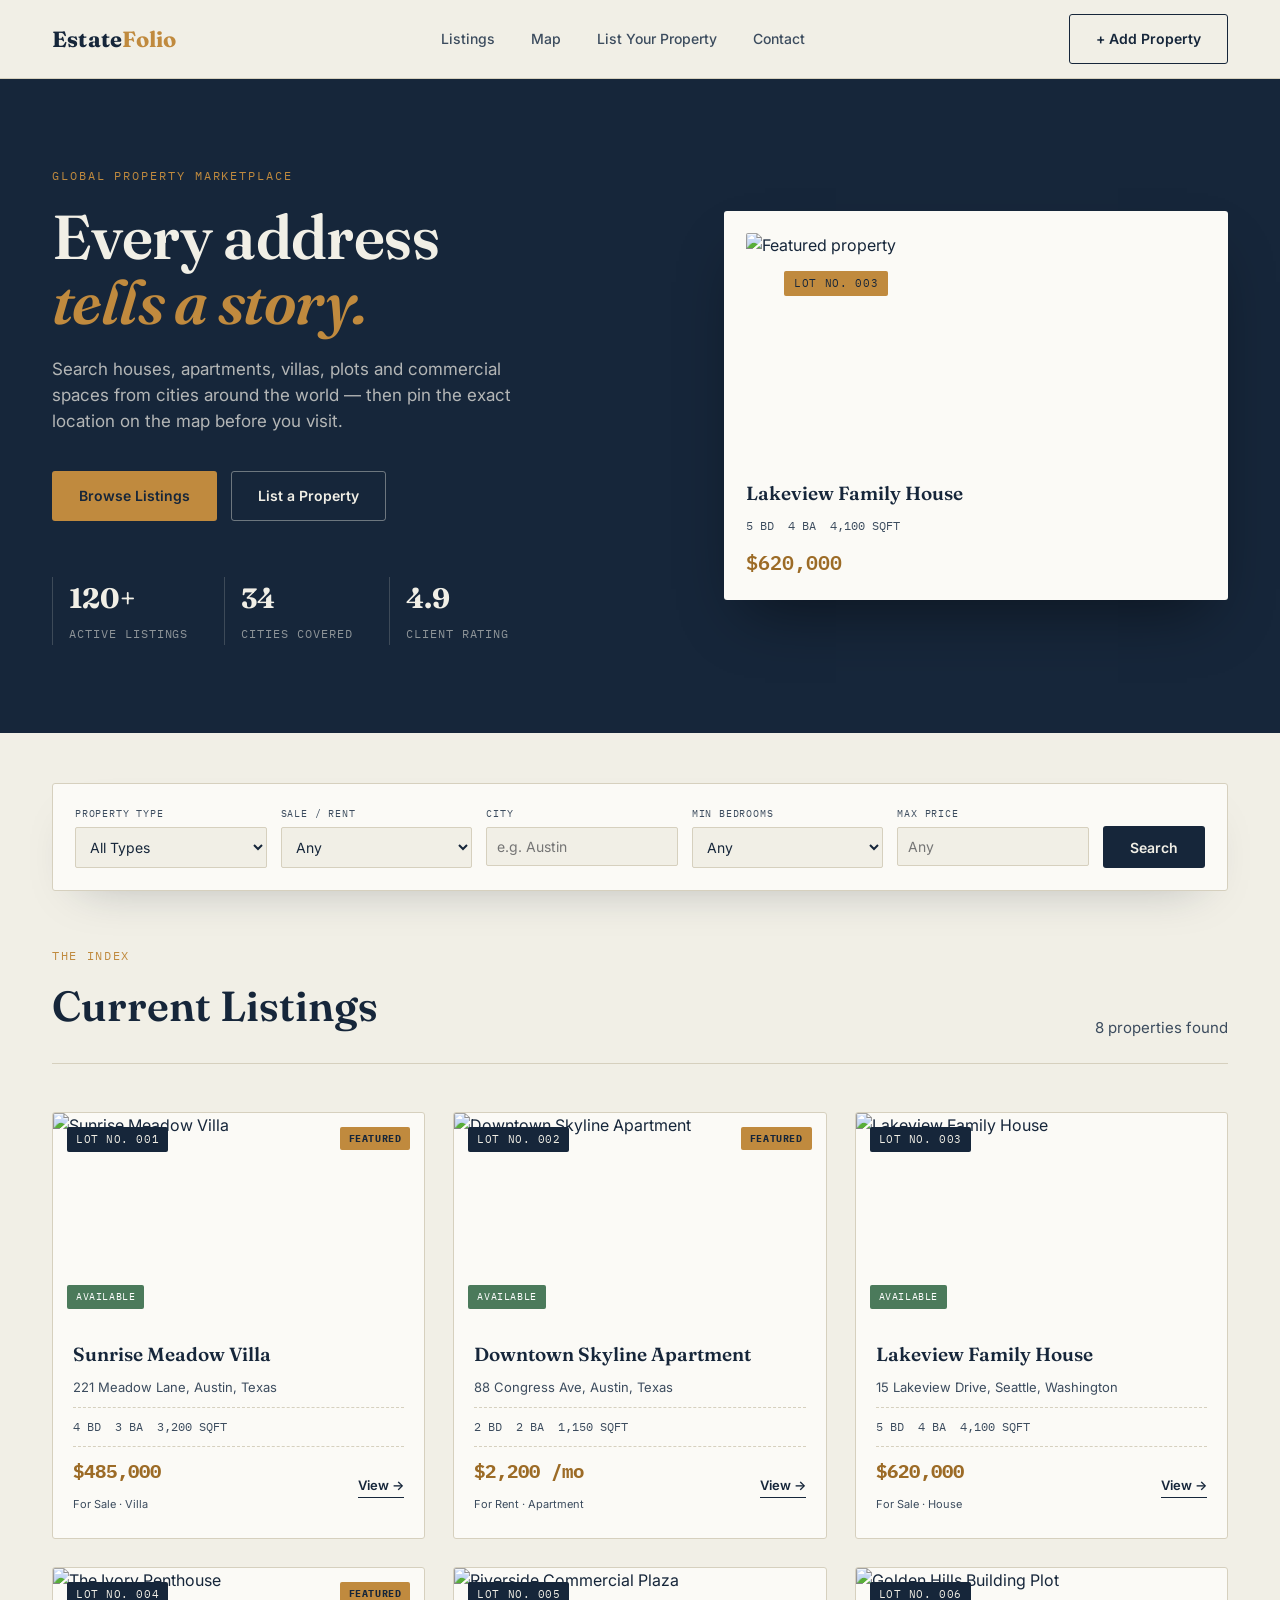
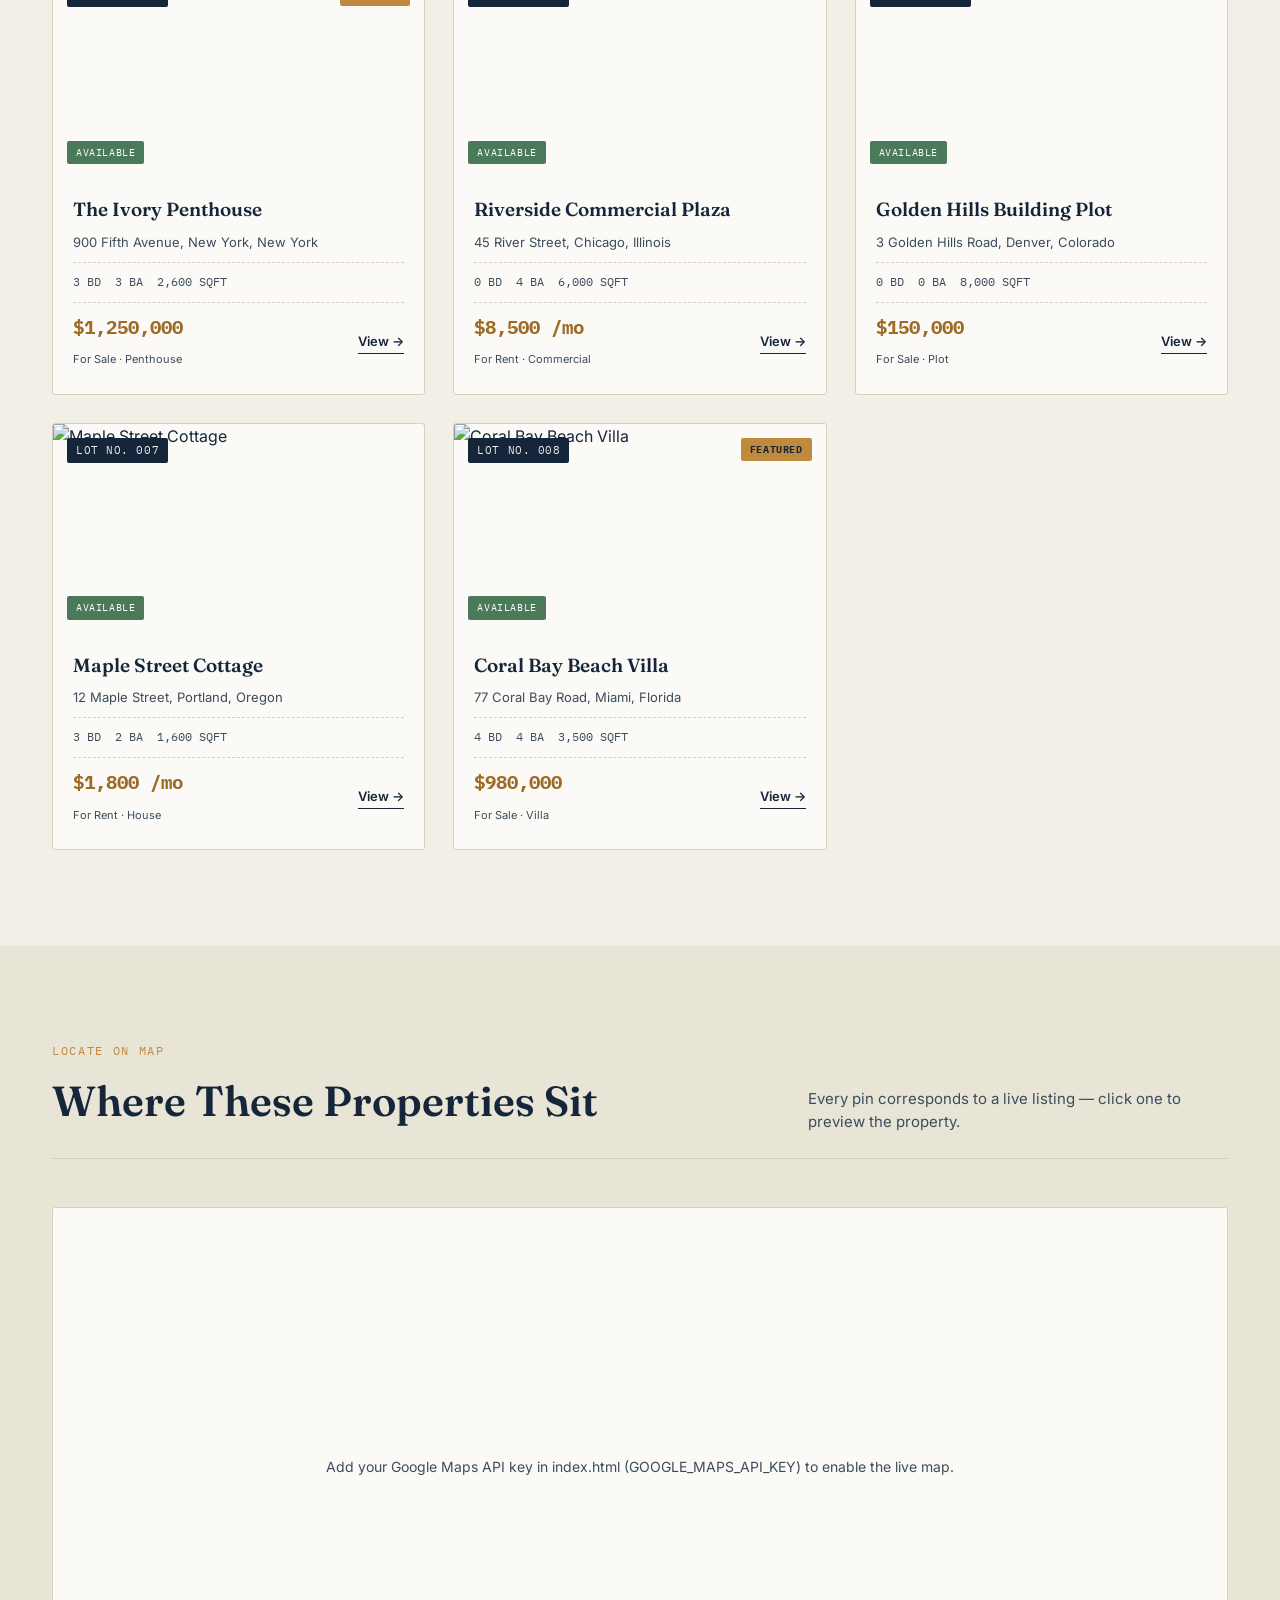
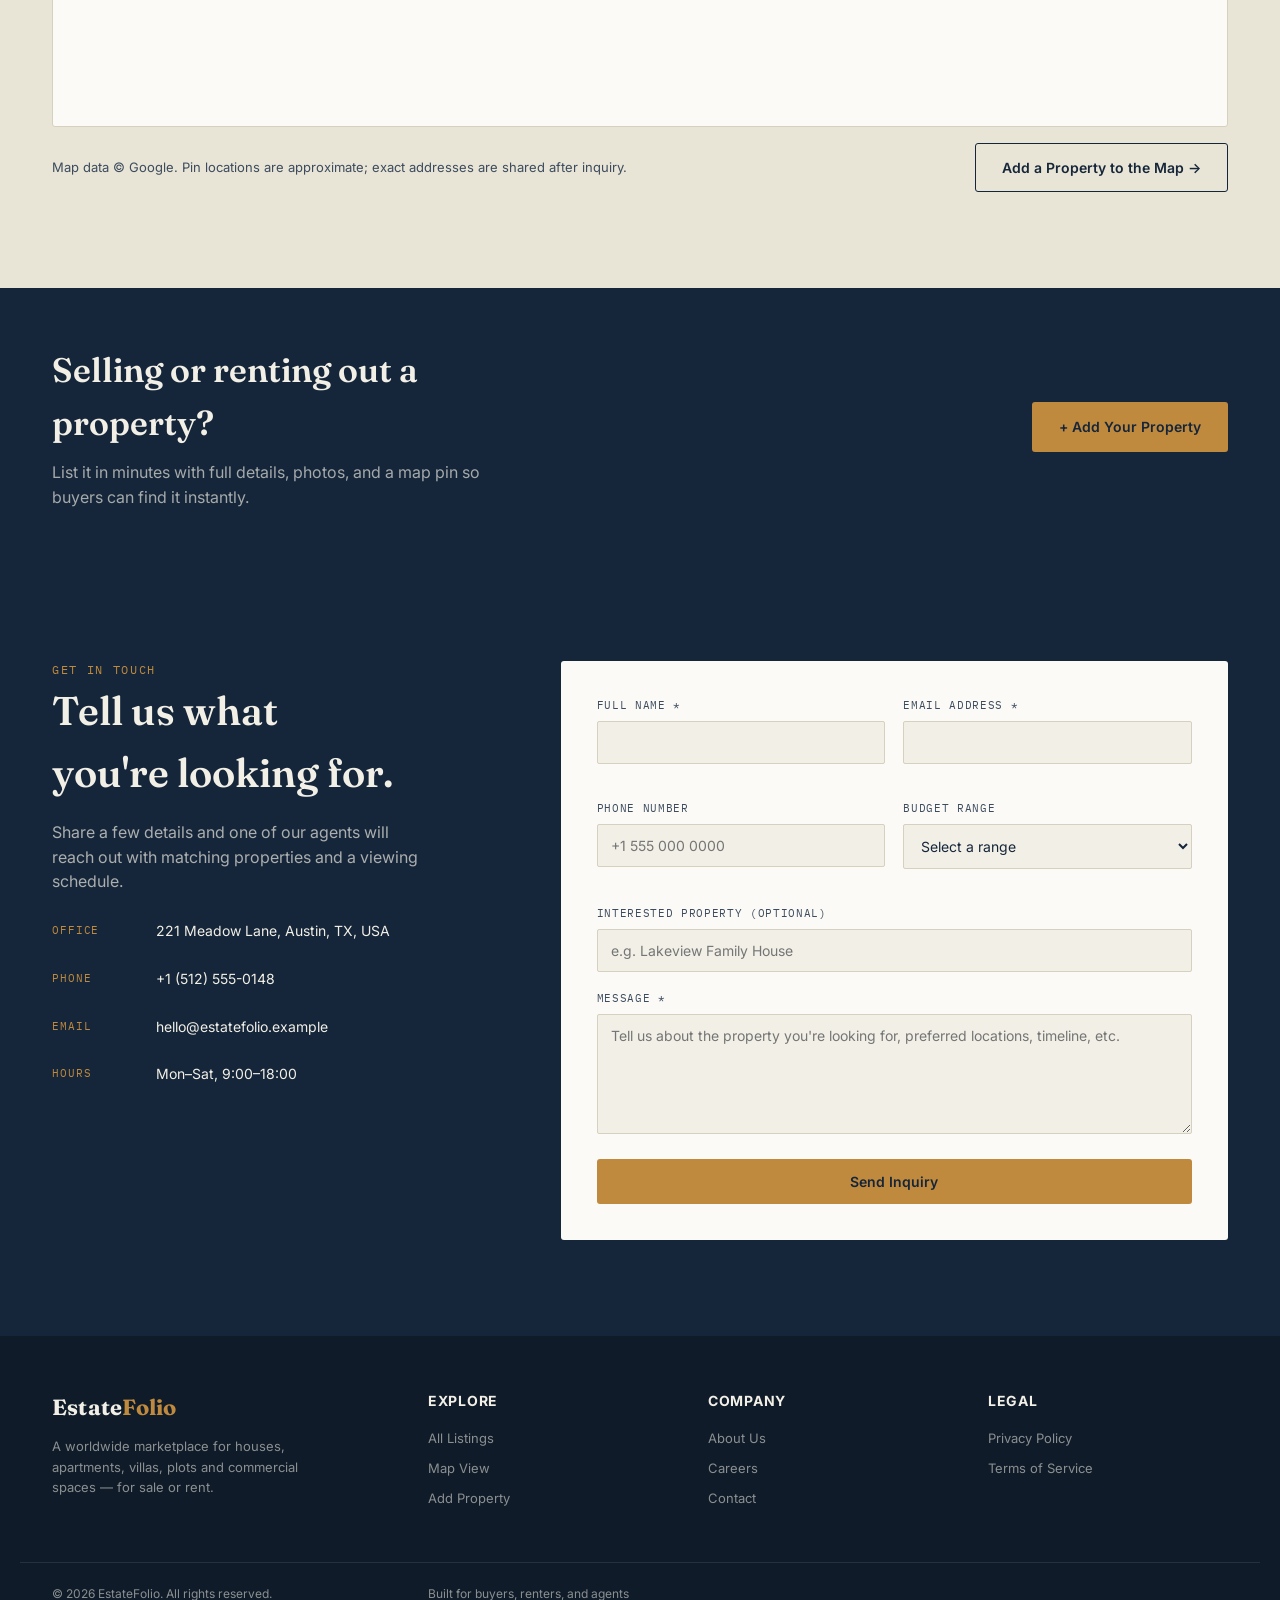
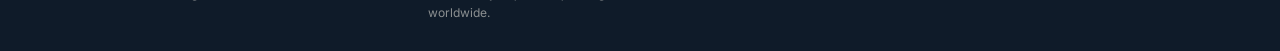
==== index.html @ 94b36a67 "Add project files" ====
<!DOCTYPE html>
<html lang="en">
<head>
<meta charset="UTF-8">
<meta name="viewport" content="width=device-width, initial-scale=1.0">
<title>EstateFolio — Find Your Next Address</title>
<meta name="description" content="Browse houses, apartments, villas and commercial properties for sale and rent worldwide.">
<link rel="preconnect" href="https://fonts.googleapis.com">
<link href="https://fonts.googleapis.com/css2?family=Fraunces:ital,wght@0,500;0,600;0,700;1,500&family=Inter:wght@400;500;600;700&family=IBM+Plex+Mono:wght@400;500;600&display=swap" rel="stylesheet">
<link rel="stylesheet" href="style.css">
</head>
<body>

<!-- =========================================================
     NAVIGATION
======================================================== -->
<header class="nav">
  <div class="wrap">
    <a href="#" class="logo">Estate<span>Folio</span></a>
    <nav class="nav-links">
      <a href="#listings">Listings</a>
      <a href="#map">Map</a>
      <a href="add-property.html">List Your Property</a>
      <a href="#contact">Contact</a>
    </nav>
    <div class="nav-cta">
      <a href="add-property.html" class="btn btn-ghost">+ Add Property</a>
    </div>
    <button class="nav-toggle" aria-label="Menu">☰</button>
  </div>
</header>

<!-- =========================================================
     HERO
======================================================== -->
<section class="hero">
  <div class="wrap">
    <div class="hero-copy">
      <div class="hero-eyebrow">Global Property Marketplace</div>
      <h1>Every address<br><em>tells a story.</em></h1>
      <p class="sub">Search houses, apartments, villas, plots and commercial spaces from cities around the world — then pin the exact location on the map before you visit.</p>
      <div class="hero-actions">
        <a href="#listings" class="btn btn-brass">Browse Listings</a>
        <a href="add-property.html" class="btn btn-ghost" style="border-color:rgba(241,239,230,0.4); color:#F1EFE6;">List a Property</a>
      </div>
      <div class="hero-stats">
        <div><strong id="stat-count">120+</strong><span>Active Listings</span></div>
        <div><strong>34</strong><span>Cities Covered</span></div>
        <div><strong>4.9</strong><span>Client Rating</span></div>
      </div>
    </div>
    <div class="hero-card">
      <div style="position:relative;">
        <img src="https://images.unsplash.com/photo-1600585154340-be6161a56a0c?w=900" alt="Featured property">
        <span class="lot-tag">LOT NO. 003</span>
      </div>
      <div class="hero-card-body">
        <h4>Lakeview Family House</h4>
        <div class="meta"><span>5 BD</span><span>4 BA</span><span>4,100 SQFT</span></div>
        <div class="price">$620,000</div>
      </div>
    </div>
  </div>
</section>

<!-- =========================================================
     FILTER BAR + LISTINGS
======================================================== "listings" -->
<main>
  <section class="section" id="listings">
    <div class="wrap">

      <form class="filter-bar" id="filter-form">
        <div>
          <label for="f-type">Property Type</label>
          <select id="f-type" name="type">
            <option value="">All Types</option>
            <option>House</option>
            <option>Apartment</option>
            <option>Villa</option>
            <option>Plot</option>
            <option>Commercial</option>
            <option>Penthouse</option>
          </select>
        </div>
        <div>
          <label for="f-listing">Sale / Rent</label>
          <select id="f-listing" name="listing">
            <option value="">Any</option>
            <option>Sale</option>
            <option>Rent</option>
          </select>
        </div>
        <div>
          <label for="f-city">City</label>
          <input type="text" id="f-city" name="city" placeholder="e.g. Austin">
        </div>
        <div>
          <label for="f-beds">Min Bedrooms</label>
          <select id="f-beds" name="bedrooms">
            <option value="">Any</option>
            <option value="1">1+</option>
            <option value="2">2+</option>
            <option value="3">3+</option>
            <option value="4">4+</option>
            <option value="5">5+</option>
          </select>
        </div>
        <div>
          <label for="f-max">Max Price</label>
          <input type="number" id="f-max" name="max_price" placeholder="Any">
        </div>
        <button type="submit" class="btn btn-primary">Search</button>
      </form>

      <div class="section-head" style="margin-top:56px;">
        <div>
          <div class="eyebrow">The Index</div>
          <h2>Current Listings</h2>
        </div>
        <p class="lede" id="results-count">Loading properties…</p>
      </div>

      <div class="property-grid" id="property-grid">
        <!-- Property cards injected here by JS -->
      </div>

      <div class="load-more-row" id="empty-state" style="display:none;">
        <p style="color:var(--ink-soft);">No properties match those filters yet. Try widening your search.</p>
      </div>
    </div>
  </section>

  <!-- =========================================================
       MAP SECTION
  ======================================================== -->
  <section class="section map-section" id="map">
    <div class="wrap">
      <div class="section-head">
        <div>
          <div class="eyebrow">Locate on Map</div>
          <h2>Where These Properties Sit</h2>
        </div>
        <p class="lede">Every pin corresponds to a live listing — click one to preview the property.</p>
      </div>
      <div id="property-map"></div>
      <div class="map-note">
        <p>Map data © Google. Pin locations are approximate; exact addresses are shared after inquiry.</p>
        <a href="add-property.html" class="btn btn-ghost">Add a Property to the Map →</a>
      </div>
    </div>
  </section>

  <!-- =========================================================
       CTA STRIP
  ======================================================== -->
  <section class="cta-strip">
    <div class="wrap">
      <div>
        <h2>Selling or renting out a property?</h2>
        <p>List it in minutes with full details, photos, and a map pin so buyers can find it instantly.</p>
      </div>
      <a href="add-property.html" class="btn btn-brass">+ Add Your Property</a>
    </div>
  </section>

  <!-- =========================================================
       CONTACT / CUSTOMER INQUIRY FORM
  ======================================================== -->
  <section class="section contact-section" id="contact">
    <div class="wrap contact-grid">
      <div class="contact-info">
        <div class="eyebrow" style="color:var(--accent);">Get In Touch</div>
        <h2>Tell us what<br>you're looking for.</h2>
        <p>Share a few details and one of our agents will reach out with matching properties and a viewing schedule.</p>
        <div class="info-row"><div class="k">Office</div><div class="v">221 Meadow Lane, Austin, TX, USA</div></div>
        <div class="info-row"><div class="k">Phone</div><div class="v">+1 (512) 555-0148</div></div>
        <div class="info-row"><div class="k">Email</div><div class="v">hello@estatefolio.example</div></div>
        <div class="info-row"><div class="k">Hours</div><div class="v">Mon–Sat, 9:00–18:00</div></div>
      </div>

      <form class="contact-form" id="inquiry-form">
        <div class="form-row">
          <div class="form-group">
            <label for="c-name">Full Name *</label>
            <input type="text" id="c-name" name="name" required>
          </div>
          <div class="form-group">
            <label for="c-email">Email Address *</label>
            <input type="email" id="c-email" name="email" required>
          </div>
        </div>
        <div class="form-row">
          <div class="form-group">
            <label for="c-phone">Phone Number</label>
            <input type="tel" id="c-phone" name="phone" placeholder="+1 555 000 0000">
          </div>
          <div class="form-group">
            <label for="c-budget">Budget Range</label>
            <select id="c-budget" name="budget">
              <option value="">Select a range</option>
              <option>Under $100,000</option>
              <option>$100,000 – $300,000</option>
              <option>$300,000 – $600,000</option>
              <option>$600,000 – $1,000,000</option>
              <option>$1,000,000+</option>
            </select>
          </div>
        </div>
        <div class="form-group">
          <label for="c-property">Interested Property (optional)</label>
          <input type="text" id="c-property" name="property_reference" placeholder="e.g. Lakeview Family House">
          <input type="hidden" id="c-property-id" name="property_id">
        </div>
        <div class="form-group">
          <label for="c-message">Message *</label>
          <textarea id="c-message" name="message" required placeholder="Tell us about the property you're looking for, preferred locations, timeline, etc."></textarea>
        </div>
        <button type="submit" class="btn btn-brass btn-block">Send Inquiry</button>
        <div class="form-msg" id="form-msg"></div>
      </form>
    </div>
  </section>
</main>

<!-- =========================================================
     PROPERTY DETAIL MODAL
======================================================== -->
<div class="modal-overlay" id="modal-overlay">
  <div class="modal">
    <button class="modal-close" id="modal-close">✕</button>
    <div id="modal-content"></div>
  </div>
</div>

<!-- =========================================================
     FOOTER
======================================================== -->
<footer class="footer">
  <div class="wrap">
    <div>
      <a href="#" class="logo">Estate<span style="color:var(--accent);">Folio</span></a>
      <p class="tag">A worldwide marketplace for houses, apartments, villas, plots and commercial spaces — for sale or rent.</p>
    </div>
    <div>
      <h4>Explore</h4>
      <ul>
        <li><a href="#listings">All Listings</a></li>
        <li><a href="#map">Map View</a></li>
        <li><a href="add-property.html">Add Property</a></li>
      </ul>
    </div>
    <div>
      <h4>Company</h4>
      <ul>
        <li><a href="#">About Us</a></li>
        <li><a href="#">Careers</a></li>
        <li><a href="#contact">Contact</a></li>
      </ul>
    </div>
    <div>
      <h4>Legal</h4>
      <ul>
        <li><a href="#">Privacy Policy</a></li>
        <li><a href="#">Terms of Service</a></li>
      </ul>
    </div>
  </div>
  <div class="wrap footer-bottom">
    <span>© 2026 EstateFolio. All rights reserved.</span>
    <span>Built for buyers, renters, and agents worldwide.</span>
  </div>
</footer>

<script>
/* =============================================================
   CONFIG
============================================================= */
const API_BASE = 'php/';                    // folder containing the PHP endpoints
const GOOGLE_MAPS_API_KEY = 'YOUR_GOOGLE_MAPS_API_KEY'; // <-- put your key here

/* Fallback sample data, used only if the PHP backend / database
   isn't reachable yet (e.g. previewing index.html without a server). */
const SAMPLE_PROPERTIES = [
  {id:1,title:'Sunrise Meadow Villa',property_type:'Villa',listing_type:'Sale',price:485000,bedrooms:4,bathrooms:3,area_sqft:3200,city:'Austin',state:'Texas',country:'USA',address:'221 Meadow Lane',latitude:30.2672,longitude:-97.7431,description:'A bright, airy villa with an open-plan living area, private garden, and a two-car garage.',amenities:['Swimming Pool','Garden','Garage','Air Conditioning'],image:'https://images.unsplash.com/photo-1568605114967-8130f3a36994?w=900',featured:1,status:'Available'},
  {id:2,title:'Downtown Skyline Apartment',property_type:'Apartment',listing_type:'Rent',price:2200,bedrooms:2,bathrooms:2,area_sqft:1150,city:'Austin',state:'Texas',country:'USA',address:'88 Congress Ave',latitude:30.2669,longitude:-97.7428,description:'Modern high-rise apartment with panoramic city views and 24/7 concierge.',amenities:['Gym','Elevator','Concierge','Balcony'],image:'https://images.unsplash.com/photo-1522708323590-d24dbb6b0267?w=900',featured:1,status:'Available'},
  {id:3,title:'Lakeview Family House',property_type:'House',listing_type:'Sale',price:620000,bedrooms:5,bathrooms:4,area_sqft:4100,city:'Seattle',state:'Washington',country:'USA',address:'15 Lakeview Drive',latitude:47.6062,longitude:-122.3321,description:'Spacious family home with a private dock, finished basement, and mountain views.',amenities:['Dock','Fireplace','Basement','Garden'],image:'https://images.unsplash.com/photo-1600585154340-be6161a56a0c?w=900',featured:0,status:'Available'},
  {id:4,title:'The Ivory Penthouse',property_type:'Penthouse',listing_type:'Sale',price:1250000,bedrooms:3,bathrooms:3,area_sqft:2600,city:'New York',state:'New York',country:'USA',address:'900 Fifth Avenue',latitude:40.7736,longitude:-73.9566,description:'Ultra-luxury penthouse with a private rooftop terrace overlooking Central Park.',amenities:['Rooftop Terrace','Concierge','Gym','Wine Cellar'],image:'https://images.unsplash.com/photo-1512917774080-9991f1c4c750?w=900',featured:1,status:'Available'},
  {id:5,title:'Riverside Commercial Plaza',property_type:'Commercial',listing_type:'Rent',price:8500,bedrooms:0,bathrooms:4,area_sqft:6000,city:'Chicago',state:'Illinois',country:'USA',address:'45 River Street',latitude:41.8781,longitude:-87.6298,description:'Prime ground-floor commercial space suited for retail or office use.',amenities:['Parking','Loading Dock','Security'],image:'https://images.unsplash.com/photo-1497366216548-37526070297c?w=900',featured:0,status:'Available'},
  {id:6,title:'Golden Hills Building Plot',property_type:'Plot',listing_type:'Sale',price:150000,bedrooms:0,bathrooms:0,area_sqft:8000,city:'Denver',state:'Colorado',country:'USA',address:'3 Golden Hills Road',latitude:39.7392,longitude:-104.9903,description:'Cleared residential plot with mountain views, ready for construction.',amenities:['Mountain View','Utilities Ready'],image:'https://images.unsplash.com/photo-1500382017468-9049fed747ef?w=900',featured:0,status:'Available'},
  {id:7,title:'Maple Street Cottage',property_type:'House',listing_type:'Rent',price:1800,bedrooms:3,bathrooms:2,area_sqft:1600,city:'Portland',state:'Oregon',country:'USA',address:'12 Maple Street',latitude:45.5152,longitude:-122.6784,description:'Charming cottage with a wraparound porch and updated kitchen.',amenities:['Porch','Garden','Fireplace'],image:'https://images.unsplash.com/photo-1570129477492-45c003edd2be?w=900',featured:0,status:'Available'},
  {id:8,title:'Coral Bay Beach Villa',property_type:'Villa',listing_type:'Sale',price:980000,bedrooms:4,bathrooms:4,area_sqft:3500,city:'Miami',state:'Florida',country:'USA',address:'77 Coral Bay Road',latitude:25.7617,longitude:-80.1918,description:'Beachfront villa with private beach access and an infinity pool.',amenities:['Private Beach','Infinity Pool','Rooftop Lounge'],image:'https://images.unsplash.com/photo-1613977257363-707ba9348227?w=900',featured:1,status:'Available'}
];

let currentProperties = [];
let map, markers = [];

/* =============================================================
   FORMAT HELPERS
============================================================= */
const fmtPrice = (p, listing) => '$' + Number(p).toLocaleString() + (listing === 'Rent' ? ' /mo' : '');
const lotNo = (id) => 'LOT NO. ' + String(id).padStart(3, '0');

/* =============================================================
   FETCH + RENDER PROPERTIES
============================================================= */
async function loadProperties(params = {}) {
  const grid = document.getElementById('property-grid');
  grid.innerHTML = '<p style="color:var(--ink-soft);">Loading properties…</p>';

  let properties;
  try {
    const qs = new URLSearchParams(params).toString();
    const res = await fetch(API_BASE + 'get_properties.php' + (qs ? '?' + qs : ''));
    if (!res.ok) throw new Error('Backend not reachable');
    const data = await res.json();
    if (!data.success) throw new Error(data.error || 'Unknown error');
    properties = data.properties;
  } catch (err) {
    // Backend unavailable (e.g. static preview) — fall back to sample data, filtered client-side.
    properties = SAMPLE_PROPERTIES.filter(p => {
      if (params.type && p.property_type !== params.type) return false;
      if (params.listing && p.listing_type !== params.listing) return false;
      if (params.city && !p.city.toLowerCase().includes(params.city.toLowerCase())) return false;
      if (params.bedrooms && p.bedrooms < Number(params.bedrooms)) return false;
      if (params.max_price && p.price > Number(params.max_price)) return false;
      return true;
    });
  }

  currentProperties = properties;
  renderGrid(properties);
  renderMapMarkers(properties);
}

function renderGrid(properties) {
  const grid = document.getElementById('property-grid');
  const count = document.getElementById('results-count');
  const empty = document.getElementById('empty-state');

  count.textContent = properties.length + ' propert' + (properties.length === 1 ? 'y' : 'ies') + ' found';

  if (!properties.length) {
    grid.innerHTML = '';
    empty.style.display = 'block';
    return;
  }
  empty.style.display = 'none';

  grid.innerHTML = properties.map(p => `
    <article class="property-card" data-id="${p.id}">
      <div class="photo">
        <img src="${p.image}" alt="${p.title}" loading="lazy">
        <span class="lot-number">${lotNo(p.id)}</span>
        ${p.featured == 1 ? '<span class="badge-featured">Featured</span>' : ''}
        <span class="status-pill status-${p.status}">${p.status}</span>
      </div>
      <div class="body">
        <h3>${p.title}</h3>
        <p class="loc">${p.address}, ${p.city}${p.state ? ', ' + p.state : ''}</p>
        <div class="specs">
          <span>${p.bedrooms} BD</span><span>${p.bathrooms} BA</span><span>${Number(p.area_sqft).toLocaleString()} SQFT</span>
        </div>
        <div class="price-row">
          <div class="price">${fmtPrice(p.price, p.listing_type)}<br><small>${p.listing_type === 'Rent' ? 'For Rent' : 'For Sale'} · ${p.property_type}</small></div>
          <a href="#" class="view-link" onclick="openModal(${p.id}); return false;">View →</a>
        </div>
      </div>
    </article>
  `).join('');
}

/* =============================================================
   PROPERTY DETAIL MODAL
============================================================= */
function openModal(id) {
  const p = currentProperties.find(x => x.id == id);
  if (!p) return;

  document.getElementById('modal-content').innerHTML = `
    <img src="${p.image}" alt="${p.title}">
    <div class="modal-body">
      <span class="eyebrow">${lotNo(p.id)} · ${p.property_type}</span>
      <h3>${p.title}</h3>
      <p class="loc">${p.address}, ${p.city}${p.state ? ', ' + p.state : ''}${p.country ? ', ' + p.country : ''}</p>
      <div class="specs">
        <span>${p.bedrooms} Bedrooms</span><span>${p.bathrooms} Bathrooms</span><span>${Number(p.area_sqft).toLocaleString()} SQFT</span>
      </div>
      <div class="price">${fmtPrice(p.price, p.listing_type)}</div>
      <p class="desc">${p.description || ''}</p>
      ${(p.amenities && p.amenities.length) ? `<div class="amenity-tags">${p.amenities.map(a => `<span>${a}</span>`).join('')}</div>` : ''}
      <button class="btn btn-primary" onclick="requestAboutProperty('${p.title.replace(/'/g,"\\'")}', ${p.id})">Inquire About This Property</button>
    </div>
  `;
  document.getElementById('modal-overlay').classList.add('active');
}
function closeModal(){ document.getElementById('modal-overlay').classList.remove('active'); }
document.getElementById('modal-close').addEventListener('click', closeModal);
document.getElementById('modal-overlay').addEventListener('click', e => { if (e.target.id === 'modal-overlay') closeModal(); });

function requestAboutProperty(title, id) {
  closeModal();
  document.getElementById('c-property').value = title;
  document.getElementById('c-property-id').value = id;
  document.getElementById('contact').scrollIntoView({ behavior: 'smooth' });
  document.getElementById('c-name').focus();
}

/* =============================================================
   FILTER FORM
============================================================= */
document.getElementById('filter-form').addEventListener('submit', function (e) {
  e.preventDefault();
  const fd = new FormData(this);
  const params = {};
  for (const [k, v] of fd.entries()) if (v) params[k] = v;
  loadProperties(params);
  document.getElementById('listings').scrollIntoView({ behavior: 'smooth' });
});

/* =============================================================
   INQUIRY / CONTACT FORM
============================================================= */
document.getElementById('inquiry-form').addEventListener('submit', async function (e) {
  e.preventDefault();
  const msgBox = document.getElementById('form-msg');
  const payload = Object.fromEntries(new FormData(this).entries());

  try {
    const res = await fetch(API_BASE + 'contact.php', {
      method: 'POST',
      headers: { 'Content-Type': 'application/json' },
      body: JSON.stringify(payload)
    });
    const data = await res.json();
    msgBox.className = 'form-msg ' + (data.success ? 'ok' : 'err');
    msgBox.textContent = data.success ? data.message : (data.error || 'Something went wrong. Please try again.');
    if (data.success) this.reset();
  } catch (err) {
    msgBox.className = 'form-msg err';
    msgBox.textContent = 'Could not reach the server. Make sure the PHP backend is running (see README).';
  }
});

/* =============================================================
   GOOGLE MAP — plots every property as a marker
============================================================= */
function renderMapMarkers(properties) {
  if (!map || !window.google) return;
  markers.forEach(m => m.setMap(null));
  markers = [];

  const bounds = new google.maps.LatLngBounds();
  const infoWindow = new google.maps.InfoWindow();

  properties.forEach(p => {
    const position = { lat: Number(p.latitude), lng: Number(p.longitude) };
    const marker = new google.maps.Marker({
      position,
      map,
      title: p.title,
      label: { text: '$', color: '#16263A', fontWeight: '700' }
    });
    marker.addListener('click', () => {
      infoWindow.setContent(`
        <div style="font-family:Inter,sans-serif; max-width:200px;">
          <strong style="font-family:Fraunces,serif; font-size:15px;">${p.title}</strong><br>
          <span style="font-size:12px; color:#555;">${p.city}${p.state ? ', ' + p.state : ''}</span><br>
          <span style="font-family:'IBM Plex Mono',monospace; color:#9C6B26; font-weight:600;">${fmtPrice(p.price, p.listing_type)}</span><br>
          <a href="#" onclick="openModal(${p.id}); return false;" style="font-size:12px;">View details →</a>
        </div>
      `);
      infoWindow.open(map, marker);
    });
    markers.push(marker);
    bounds.extend(position);
  });

  if (properties.length) map.fitBounds(bounds);
}

function initMap() {
  map = new google.maps.Map(document.getElementById('property-map'), {
    center: { lat: 39.8283, lng: -98.5795 }, // center of the US as a sane default
    zoom: 4,
    mapId: 'ESTATEFOLIO_MAP'
  });
  renderMapMarkers(currentProperties);
}

function loadGoogleMaps() {
  if (GOOGLE_MAPS_API_KEY === 'YOUR_GOOGLE_MAPS_API_KEY') {
    document.getElementById('property-map').innerHTML =
      '<div style="display:flex;align-items:center;justify-content:center;height:100%;color:var(--ink-soft);font-size:14px;padding:20px;text-align:center;">Add your Google Maps API key in index.html (GOOGLE_MAPS_API_KEY) to enable the live map.</div>';
    return;
  }
  const script = document.createElement('script');
  script.src = `https://maps.googleapis.com/maps/api/js?key=${GOOGLE_MAPS_API_KEY}&callback=initMap&loading=async`;
  script.async = true;
  document.head.appendChild(script);
}

/* =============================================================
   INIT
============================================================= */
loadProperties();
loadGoogleMaps();
</script>
</body>
</html>
---- style.css ----
/* =========================================================================
   ESTATEFOLIO — Design Tokens
   Display: Fraunces (serif, architectural character)
   Body:    Inter
   Utility: IBM Plex Mono (specs, prices, lot numbers)
   ========================================================================= */

:root{
  --paper:      #F1EFE6;   /* stone paper background */
  --paper-dim:  #E8E4D6;   /* recessed panels */
  --ink:        #16263A;   /* blueprint navy — primary text/dark sections */
  --ink-soft:   #3C4C5E;   /* secondary text on paper */
  --card:       #FBFAF6;   /* card surface */
  --accent:     #C08A3E;   /* brass — price tags, CTAs */
  --accent-deep:#9C6B26;   /* brass hover */
  --line:       #D6D0BE;   /* hairline dividers */
  --line-dark:  rgba(241,239,230,0.18);
  --good:       #4B7A5B;   /* available status */
  --pending:    #B9852F;   /* pending status */
  --sold:       #A24B41;   /* sold status */

  --font-display: "Fraunces", Georgia, serif;
  --font-body:    "Inter", -apple-system, Segoe UI, sans-serif;
  --font-mono:    "IBM Plex Mono", "Courier New", monospace;

  --radius: 3px;
  --container: 1240px;
}

*{ box-sizing: border-box; }
html{ scroll-behavior: smooth; }
body{
  margin:0;
  background: var(--paper);
  color: var(--ink);
  font-family: var(--font-body);
  font-size: 16px;
  line-height: 1.55;
  -webkit-font-smoothing: antialiased;
}
img{ max-width:100%; display:block; }
a{ color: inherit; text-decoration:none; }
ul{ list-style:none; margin:0; padding:0; }
button{ font-family: inherit; cursor:pointer; }
h1,h2,h3,h4{ font-family: var(--font-display); margin:0; font-weight:600; color: var(--ink); }
p{ margin:0; }
:focus-visible{ outline: 2px solid var(--accent); outline-offset: 3px; }

.wrap{
  max-width: var(--container);
  margin: 0 auto;
  padding: 0 32px;
}
.eyebrow{
  font-family: var(--font-mono);
  font-size: 12px;
  letter-spacing: .14em;
  text-transform: uppercase;
  color: var(--accent);
}
.section{ padding: 96px 0; }
.section-head{
  display:flex;
  justify-content:space-between;
  align-items:flex-end;
  gap: 24px;
  margin-bottom: 48px;
  border-bottom: 1px solid var(--line);
  padding-bottom: 24px;
}
.section-head h2{ font-size: clamp(28px, 3.4vw, 42px); margin-top:8px; }
.section-head .lede{ max-width: 420px; color: var(--ink-soft); font-size:15px; }

.btn{
  display:inline-flex;
  align-items:center;
  gap:8px;
  padding: 13px 26px;
  border-radius: var(--radius);
  font-size: 14px;
  font-weight: 600;
  border: 1px solid transparent;
  transition: transform .15s ease, background .2s ease, color .2s ease, border-color .2s ease;
}
.btn-primary{ background: var(--ink); color: var(--paper); }
.btn-primary:hover{ background: var(--accent); color: var(--ink); transform: translateY(-1px); }
.btn-ghost{ border-color: var(--ink); color: var(--ink); }
.btn-ghost:hover{ background: var(--ink); color: var(--paper); }
.btn-brass{ background: var(--accent); color: var(--ink); }
.btn-brass:hover{ background: var(--accent-deep); transform: translateY(-1px); }
.btn-block{ width:100%; justify-content:center; }

/* =========================================================================
   NAVBAR
   ========================================================================= */
.nav{
  position: sticky; top:0; z-index: 100;
  background: rgba(241,239,230,0.92);
  backdrop-filter: blur(8px);
  border-bottom: 1px solid var(--line);
}
.nav .wrap{ display:flex; align-items:center; justify-content:space-between; height:78px; }
.logo{ font-family: var(--font-display); font-size: 22px; font-weight:700; letter-spacing:.01em; }
.logo span{ color: var(--accent); }
.nav-links{ display:flex; gap:36px; align-items:center; }
.nav-links a{ font-size:14px; font-weight:500; color: var(--ink-soft); transition:color .15s; }
.nav-links a:hover{ color: var(--ink); }
.nav-cta{ display:flex; gap:12px; align-items:center; }
.nav-toggle{ display:none; background:none; border:none; font-size:24px; }

/* =========================================================================
   HERO — asymmetric split with ledger tag
   ========================================================================= */
.hero{
  background: var(--ink);
  color: var(--paper);
  position:relative;
  overflow:hidden;
}
.hero .wrap{
  display:grid;
  grid-template-columns: 1.1fr .9fr;
  gap: 56px;
  align-items:center;
  padding-top: 88px;
  padding-bottom: 88px;
}
.hero-eyebrow{ font-family: var(--font-mono); font-size:12px; letter-spacing:.16em; text-transform:uppercase; color: var(--accent); margin-bottom:18px; }
.hero h1{
  color: var(--paper);
  font-size: clamp(38px, 5vw, 62px);
  line-height: 1.05;
  letter-spacing: -0.01em;
}
.hero h1 em{ font-style: italic; color: var(--accent); }
.hero p.sub{ color: rgba(241,239,230,0.72); font-size:17px; max-width: 480px; margin-top:22px; }
.hero-actions{ display:flex; gap:14px; margin-top:36px; flex-wrap:wrap; }
.hero-stats{ display:flex; gap:36px; margin-top:56px; }
.hero-stats div{ border-left: 1px solid var(--line-dark); padding-left:16px; }
.hero-stats strong{ display:block; font-family: var(--font-display); font-size:28px; color:var(--paper); }
.hero-stats span{ font-size:12px; color: rgba(241,239,230,0.55); font-family: var(--font-mono); text-transform:uppercase; letter-spacing:.08em; }

.hero-card{
  background: var(--card);
  color: var(--ink);
  border-radius: var(--radius);
  padding: 22px;
  box-shadow: 0 30px 60px -20px rgba(0,0,0,0.45);
  position:relative;
}
.hero-card img{ border-radius: 2px; height: 230px; width:100%; object-fit:cover; }
.hero-card .lot-tag{
  position:absolute; top:38px; left:38px;
  background: var(--accent); color: var(--ink);
  font-family: var(--font-mono); font-size:11px; letter-spacing:.06em;
  padding:4px 10px; border-radius:2px;
}
.hero-card-body{ padding-top:16px; }
.hero-card-body h4{ font-size:19px; }
.hero-card-body .meta{ font-family: var(--font-mono); font-size:12px; color: var(--ink-soft); margin-top:8px; display:flex; gap:14px; }
.hero-card-body .price{ font-family: var(--font-mono); font-size:20px; color: var(--accent-deep); margin-top:12px; font-weight:600; }

/* =========================================================================
   SEARCH / FILTER BAR
   ========================================================================= */
.filter-bar{
  background: var(--card);
  border: 1px solid var(--line);
  border-radius: var(--radius);
  margin-top: -46px;
  position: relative;
  z-index: 5;
  padding: 22px;
  display:grid;
  grid-template-columns: repeat(5, 1fr) auto;
  gap: 14px;
  box-shadow: 0 20px 50px -30px rgba(22,38,58,0.35);
}
.filter-bar label{
  display:block; font-family: var(--font-mono); font-size:10px; text-transform:uppercase;
  letter-spacing:.08em; color: var(--ink-soft); margin-bottom:6px;
}
.filter-bar select, .filter-bar input{
  width:100%; padding:10px 10px; border:1px solid var(--line); border-radius:2px;
  background: var(--paper); font-family: var(--font-body); font-size:14px; color: var(--ink);
}
.filter-bar button{ align-self:end; height:42px; }

/* =========================================================================
   PROPERTY LEDGER / GRID
   ========================================================================= */
.property-grid{
  display:grid;
  grid-template-columns: repeat(3, 1fr);
  gap: 28px;
  margin-top: 40px;
}
.property-card{
  background: var(--card);
  border: 1px solid var(--line);
  border-radius: var(--radius);
  overflow:hidden;
  display:flex; flex-direction:column;
  transition: transform .2s ease, box-shadow .2s ease;
  position:relative;
}
.property-card:hover{ transform: translateY(-4px); box-shadow: 0 24px 40px -28px rgba(22,38,58,0.4); }
.property-card .photo{ position:relative; height:210px; overflow:hidden; }
.property-card .photo img{ height:100%; width:100%; object-fit:cover; }
.lot-number{
  position:absolute; top:14px; left:14px;
  background: var(--ink); color: var(--paper);
  font-family: var(--font-mono); font-size:11px; padding:4px 9px; border-radius:2px; letter-spacing:.05em;
}
.badge-featured{
  position:absolute; top:14px; right:14px;
  background: var(--accent); color: var(--ink);
  font-family: var(--font-mono); font-size:10px; text-transform:uppercase; letter-spacing:.06em;
  padding:4px 9px; border-radius:2px; font-weight:700;
}
.status-pill{
  position:absolute; bottom:14px; left:14px;
  font-family: var(--font-mono); font-size:10px; text-transform:uppercase; letter-spacing:.06em;
  padding:4px 9px; border-radius:2px; color:#fff;
}
.status-Available{ background: var(--good); }
.status-Pending{ background: var(--pending); }
.status-Sold{ background: var(--sold); }

.property-card .body{ padding: 20px 20px 22px; display:flex; flex-direction:column; gap:10px; flex:1; }
.property-card h3{ font-size:19px; line-height:1.25; }
.property-card .loc{ font-size:13px; color: var(--ink-soft); }
.property-card .specs{
  display:flex; gap:14px; font-family: var(--font-mono); font-size:12px; color: var(--ink-soft);
  border-top:1px dashed var(--line); border-bottom:1px dashed var(--line); padding:10px 0;
}
.property-card .price-row{ display:flex; align-items:center; justify-content:space-between; margin-top:auto; }
.property-card .price{ font-family: var(--font-mono); font-weight:700; font-size:19px; color: var(--accent-deep); }
.property-card .price small{ font-family: var(--font-body); font-weight:400; font-size:11px; color: var(--ink-soft); }
.property-card .view-link{
  font-size:13px; font-weight:600; border-bottom: 1px solid var(--ink); padding-bottom:2px;
}

.load-more-row{ text-align:center; margin-top:44px; }

/* =========================================================================
   MAP SECTION
   ========================================================================= */
.map-section{ background: var(--paper-dim); }
#property-map{
  width:100%; height: 520px; border-radius: var(--radius); border:1px solid var(--line);
  background: var(--card);
}
.map-note{ display:flex; align-items:center; justify-content:space-between; margin-top:16px; flex-wrap:wrap; gap:12px;}
.map-note p{ color: var(--ink-soft); font-size:13px; }

/* =========================================================================
   ADD PROPERTY CTA STRIP
   ========================================================================= */
.cta-strip{
  background: var(--ink); color: var(--paper);
}
.cta-strip .wrap{ display:flex; align-items:center; justify-content:space-between; gap:24px; padding: 56px 32px; flex-wrap:wrap; }
.cta-strip h2{ color: var(--paper); font-size: clamp(24px, 3vw, 34px); max-width:520px; }
.cta-strip p{ color: rgba(241,239,230,0.65); margin-top:10px; max-width:480px; }

/* =========================================================================
   CONTACT / INQUIRY FORM
   ========================================================================= */
.contact-section{ background: var(--ink); color: var(--paper); }
.contact-grid{ display:grid; grid-template-columns: .8fr 1.2fr; gap: 64px; align-items:start; }
.contact-info h2{ color: var(--paper); font-size: clamp(28px,3.4vw,40px); }
.contact-info p{ color: rgba(241,239,230,0.68); margin-top:16px; max-width: 380px; }
.contact-info .info-row{ display:flex; gap:14px; margin-top:26px; align-items:flex-start; }
.contact-info .info-row .k{ font-family: var(--font-mono); font-size:11px; text-transform:uppercase; letter-spacing:.08em; color: var(--accent); width:90px; flex-shrink:0; padding-top:2px;}
.contact-info .info-row .v{ font-size:14px; color: var(--paper); }

.contact-form{ background: var(--card); color: var(--ink); border-radius: var(--radius); padding: 36px; }
.form-row{ display:grid; grid-template-columns: 1fr 1fr; gap:18px; margin-bottom:18px; }
.form-group{ margin-bottom:18px; }
.form-group label{ display:block; font-family: var(--font-mono); font-size:11px; text-transform:uppercase; letter-spacing:.06em; color: var(--ink-soft); margin-bottom:7px; }
.form-group input, .form-group select, .form-group textarea{
  width:100%; padding:12px 13px; border:1px solid var(--line); border-radius:2px; background: var(--paper);
  font-family: var(--font-body); font-size:14px; color: var(--ink); resize:vertical;
}
.form-group textarea{ min-height:120px; }
.form-msg{ margin-top:14px; font-size:14px; padding:12px 14px; border-radius:2px; display:none; }
.form-msg.ok{ display:block; background: rgba(75,122,91,0.12); color: var(--good); border:1px solid rgba(75,122,91,0.3);}
.form-msg.err{ display:block; background: rgba(162,75,65,0.12); color: var(--sold); border:1px solid rgba(162,75,65,0.3);}

/* =========================================================================
   FOOTER
   ========================================================================= */
.footer{ background:#0F1B29; color: rgba(241,239,230,0.55); padding: 54px 0 28px; }
.footer .wrap{ display:grid; grid-template-columns: 1.4fr 1fr 1fr 1fr; gap:40px; }
.footer h4{ color: var(--paper); font-size:14px; font-family: var(--font-body); font-weight:700; margin-bottom:16px; text-transform:uppercase; letter-spacing:.05em;}
.footer .logo{ color: var(--paper); }
.footer p.tag{ margin-top:12px; font-size:13px; max-width:260px; }
.footer li{ margin-bottom:10px; font-size:13px; }
.footer li a:hover{ color: var(--accent); }
.footer-bottom{ border-top:1px solid rgba(241,239,230,0.1); margin-top:44px; padding-top:22px; font-size:12px; display:flex; justify-content:space-between; flex-wrap:wrap; gap:10px;}

/* =========================================================================
   MODAL (property detail)
   ========================================================================= */
.modal-overlay{
  position:fixed; inset:0; background: rgba(15,27,41,0.72); z-index:200;
  display:none; align-items:center; justify-content:center; padding:24px;
}
.modal-overlay.active{ display:flex; }
.modal{
  background: var(--card); max-width: 760px; width:100%; max-height:88vh; overflow-y:auto;
  border-radius: var(--radius); position:relative;
}
.modal-close{
  position:absolute; top:16px; right:16px; background: var(--ink); color: var(--paper);
  width:34px; height:34px; border-radius:50%; border:none; font-size:18px; z-index:2;
}
.modal img{ width:100%; height:300px; object-fit:cover; }
.modal-body{ padding: 28px 32px 36px; }
.modal-body h3{ font-size:26px; }
.modal-body .loc{ color: var(--ink-soft); font-size:14px; margin-top:6px; }
.modal-body .specs{ display:flex; gap:20px; font-family: var(--font-mono); font-size:13px; margin:18px 0; padding:14px 0; border-top:1px dashed var(--line); border-bottom:1px dashed var(--line); }
.modal-body .price{ font-family: var(--font-mono); font-size:24px; color: var(--accent-deep); font-weight:700; margin-top:14px; }
.modal-body .desc{ margin-top:16px; color: var(--ink-soft); font-size:14px; line-height:1.7; }
.amenity-tags{ display:flex; flex-wrap:wrap; gap:8px; margin-top:16px; }
.amenity-tags span{ border:1px solid var(--line); font-size:12px; padding:5px 11px; border-radius:20px; color: var(--ink-soft); }
.modal-body .btn{ margin-top:22px; }

/* =========================================================================
   RESPONSIVE
   ========================================================================= */
@media (max-width: 980px){
  .hero .wrap{ grid-template-columns: 1fr; }
  .filter-bar{ grid-template-columns: 1fr 1fr; }
  .property-grid{ grid-template-columns: 1fr 1fr; }
  .contact-grid{ grid-template-columns: 1fr; }
  .footer .wrap{ grid-template-columns: 1fr 1fr; }
}
@media (max-width: 680px){
  .section{ padding: 64px 0; }
  .nav-links{ display:none; }
  .nav-toggle{ display:block; }
  .filter-bar{ grid-template-columns: 1fr; margin-top:24px; }
  .property-grid{ grid-template-columns: 1fr; }
  .hero-stats{ flex-wrap:wrap; gap:22px; }
  .form-row{ grid-template-columns: 1fr; }
  .footer .wrap{ grid-template-columns: 1fr; }
  .wrap{ padding: 0 20px; }
}
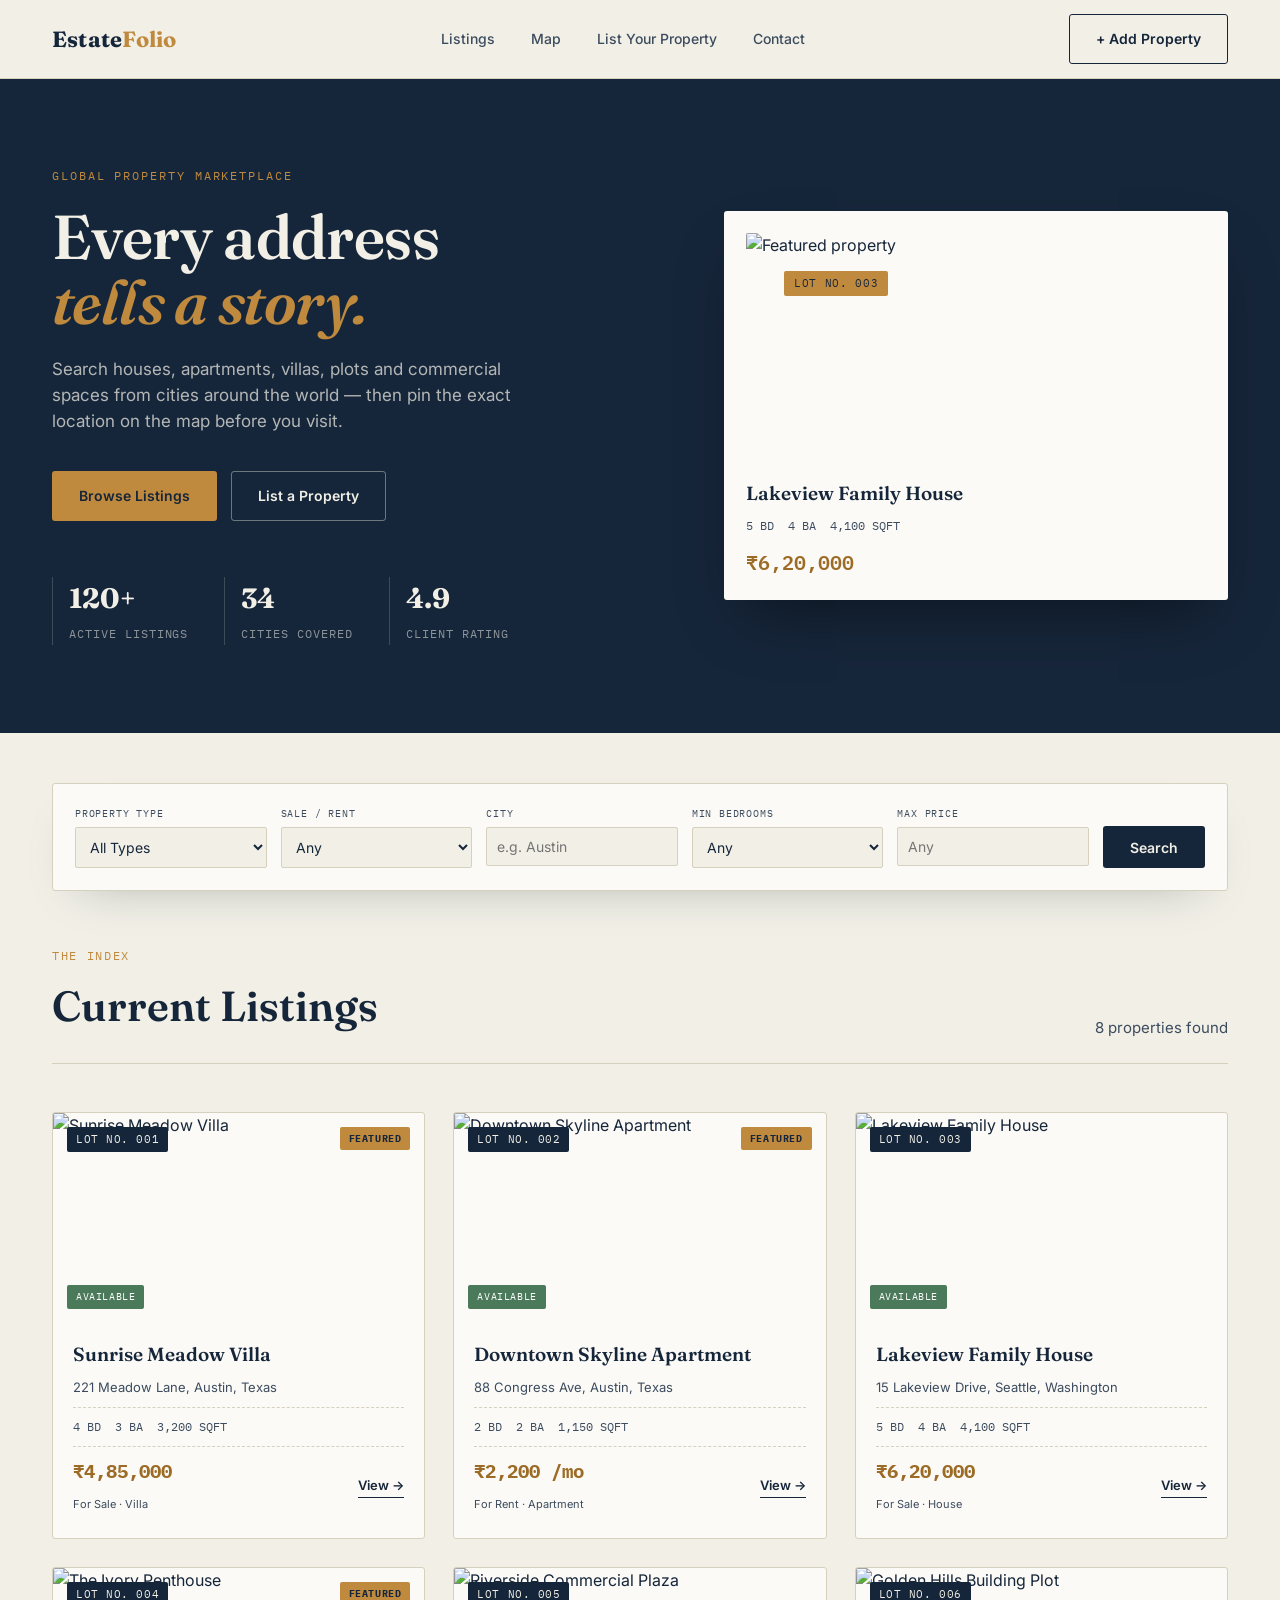
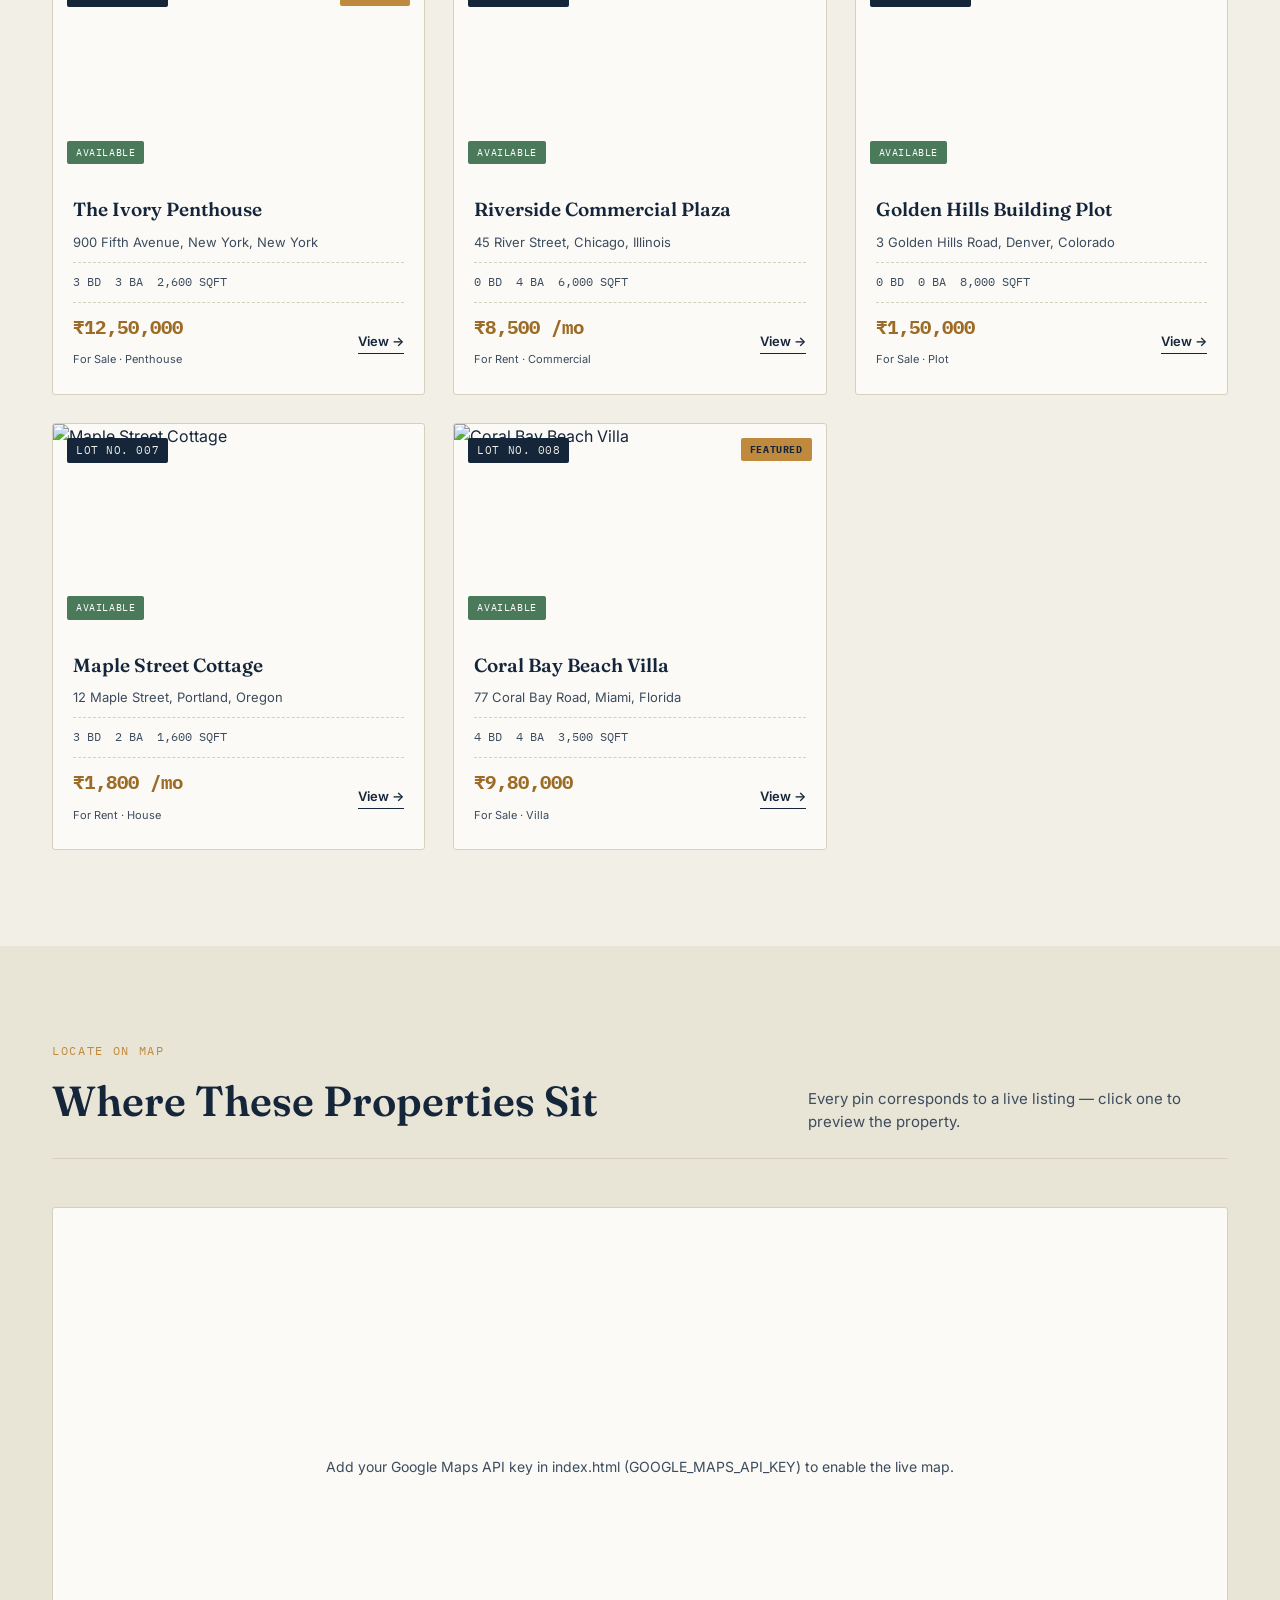
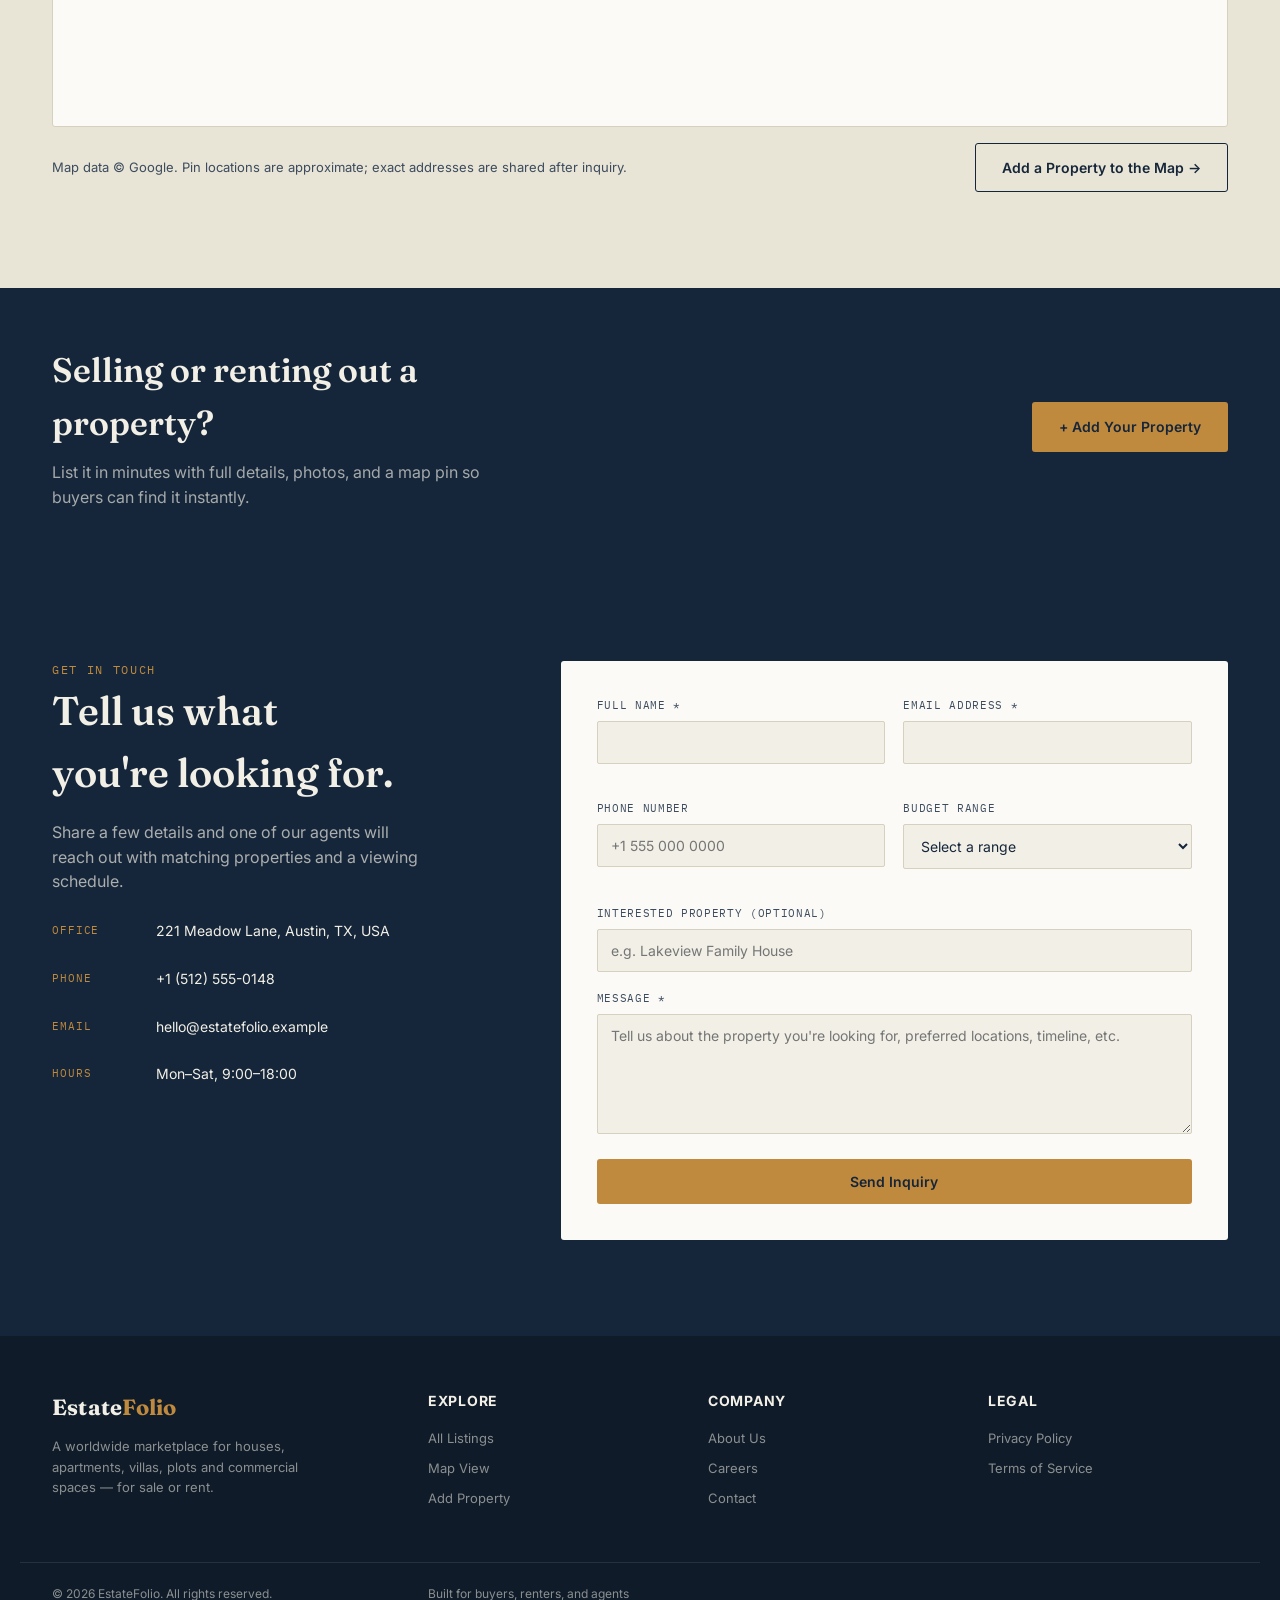
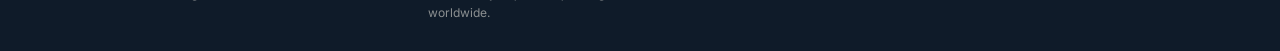
==== commit a9ba4acb: "change in currency dollar to rupees" ====
--- a/index.html
+++ b/index.html
@@ -57,7 +57,7 @@
       <div class="hero-card-body">
         <h4>Lakeview Family House</h4>
         <div class="meta"><span>5 BD</span><span>4 BA</span><span>4,100 SQFT</span></div>
-        <div class="price">$620,000</div>
+        <div class="price">₹6,20,000</div>
       </div>
     </div>
   </div>
@@ -199,11 +199,11 @@
             <label for="c-budget">Budget Range</label>
             <select id="c-budget" name="budget">
               <option value="">Select a range</option>
-              <option>Under $100,000</option>
-              <option>$100,000 – $300,000</option>
-              <option>$300,000 – $600,000</option>
-              <option>$600,000 – $1,000,000</option>
-              <option>$1,000,000+</option>
+              <option>Under ₹1,00,000</option>
+              <option>₹1,00,000 – ₹3,00,000</option>
+              <option>₹3,00,000 – ₹6,00,000</option>
+              <option>₹6,00,000 – ₹10,00,000</option>
+              <option>₹10,00,000+</option>
             </select>
           </div>
         </div>
@@ -298,7 +298,7 @@
 /* =============================================================
    FORMAT HELPERS
 ============================================================= */
-const fmtPrice = (p, listing) => '$' + Number(p).toLocaleString() + (listing === 'Rent' ? ' /mo' : '');
+const fmtPrice = (p, listing) => '₹' + Number(p).toLocaleString('en-IN') + (listing === 'Rent' ? ' /mo' : '');
 const lotNo = (id) => 'LOT NO. ' + String(id).padStart(3, '0');
 
 /* =============================================================
@@ -459,7 +459,7 @@
       position,
       map,
       title: p.title,
-      label: { text: '$', color: '#16263A', fontWeight: '700' }
+      label: { text: '₹', color: '#16263A', fontWeight: '700' }
     });
     marker.addListener('click', () => {
       infoWindow.setContent(`
